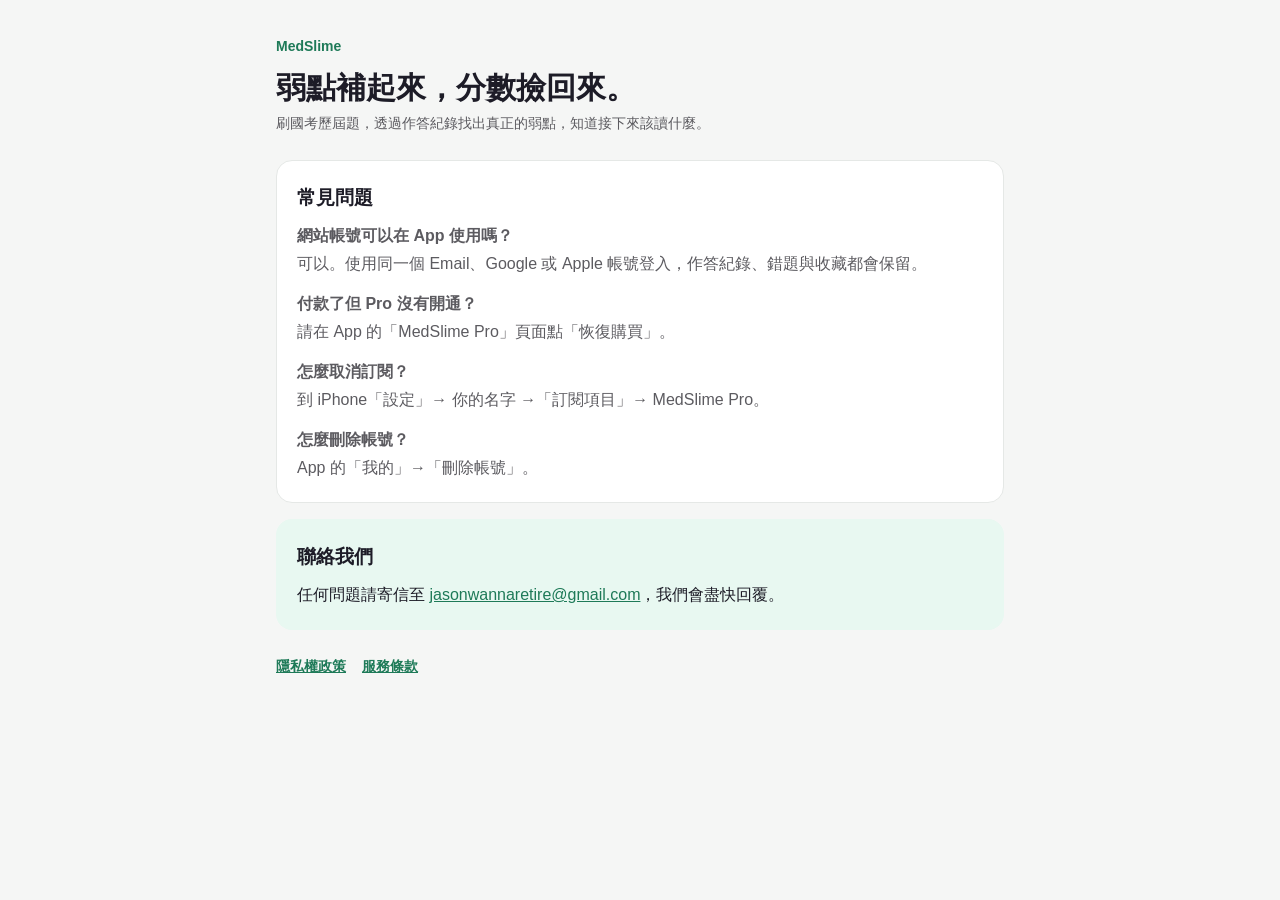
==== index.html @ 26e1a9bd "Add MedSlime privacy policy, terms and support pages Co-Authored-By: Claude Opus 5.5 <noreply@anthro" ====
<!doctype html>
<html lang="zh-Hant-TW">
<head>
  <meta charset="utf-8">
  <meta name="viewport" content="width=device-width, initial-scale=1">
  <title>MedSlime 客服與聯絡</title>
  <meta name="description" content="MedSlime：用國考歷屆題找出弱點，知道接下來該讀什麼。">
  <link rel="stylesheet" href="style.css">
</head>
<body>
<main>
  <header>
    <span class="brand">MedSlime</span>
    <h1>弱點補起來，分數撿回來。</h1>
    <p class="updated">刷國考歷屆題，透過作答紀錄找出真正的弱點，知道接下來該讀什麼。</p>
  </header>

  <section>
    <h2>常見問題</h2>
    <p><strong>網站帳號可以在 App 使用嗎？</strong><br>可以。使用同一個 Email、Google 或 Apple 帳號登入，作答紀錄、錯題與收藏都會保留。</p>
    <p><strong>付款了但 Pro 沒有開通？</strong><br>請在 App 的「MedSlime Pro」頁面點「恢復購買」。</p>
    <p><strong>怎麼取消訂閱？</strong><br>到 iPhone「設定」→ 你的名字 →「訂閱項目」→ MedSlime Pro。</p>
    <p><strong>怎麼刪除帳號？</strong><br>App 的「我的」→「刪除帳號」。</p>
  </section>

  <section class="callout">
    <h2>聯絡我們</h2>
    <p>任何問題請寄信至 <a href="mailto:jasonwannaretire@gmail.com?subject=MedSlime%20%E5%AE%A2%E6%9C%8D">jasonwannaretire@gmail.com</a>，我們會盡快回覆。</p>
  </section>

  <nav>
    <a href="privacy.html">隱私權政策</a>
    <a href="terms.html">服務條款</a>
  </nav>
</main>
</body>
</html>
---- style.css ----
:root {
  --bg: #f5f6f5;
  --card: #ffffff;
  --border: #e5e8e6;
  --text: #1d1c27;
  --text-2: #5c5b60;
  --accent: #1e7a58;
  --accent-soft: #e8f8f1;
}
@media (prefers-color-scheme: dark) {
  :root:not([data-theme="light"]) {
    --bg: #111513;
    --card: #1a201d;
    --border: #2a332e;
    --text: #eef2ef;
    --text-2: #a9b3ad;
    --accent: #8ee0c1;
    --accent-soft: #173326;
  }
}
* { box-sizing: border-box; }
body {
  margin: 0;
  background: var(--bg);
  color: var(--text);
  font: 16px/1.75 -apple-system, BlinkMacSystemFont, "PingFang TC", "Noto Sans TC", "Microsoft JhengHei", sans-serif;
}
main { max-width: 760px; margin: 0 auto; padding: 32px 16px 64px; }
header { margin-bottom: 24px; }
.brand { color: var(--accent); font-weight: 600; font-size: 14px; text-decoration: none; }
h1 { font-size: 30px; line-height: 1.3; margin: 8px 0 4px; }
.updated { color: var(--text-2); font-size: 14px; margin: 0; }
section {
  background: var(--card);
  border: 1px solid var(--border);
  border-radius: 16px;
  padding: 20px;
  margin-top: 16px;
  color: var(--text-2);
}
h2 { color: var(--text); font-size: 19px; margin: 0 0 8px; }
p { margin: 0 0 12px; }
p:last-child, ul:last-child { margin-bottom: 0; }
ul { padding-left: 20px; margin: 0 0 12px; }
a { color: var(--accent); }
nav { display: flex; flex-wrap: wrap; gap: 16px; margin-top: 24px; font-size: 14px; font-weight: 600; }
.callout { background: var(--accent-soft); border-color: transparent; color: var(--text); }
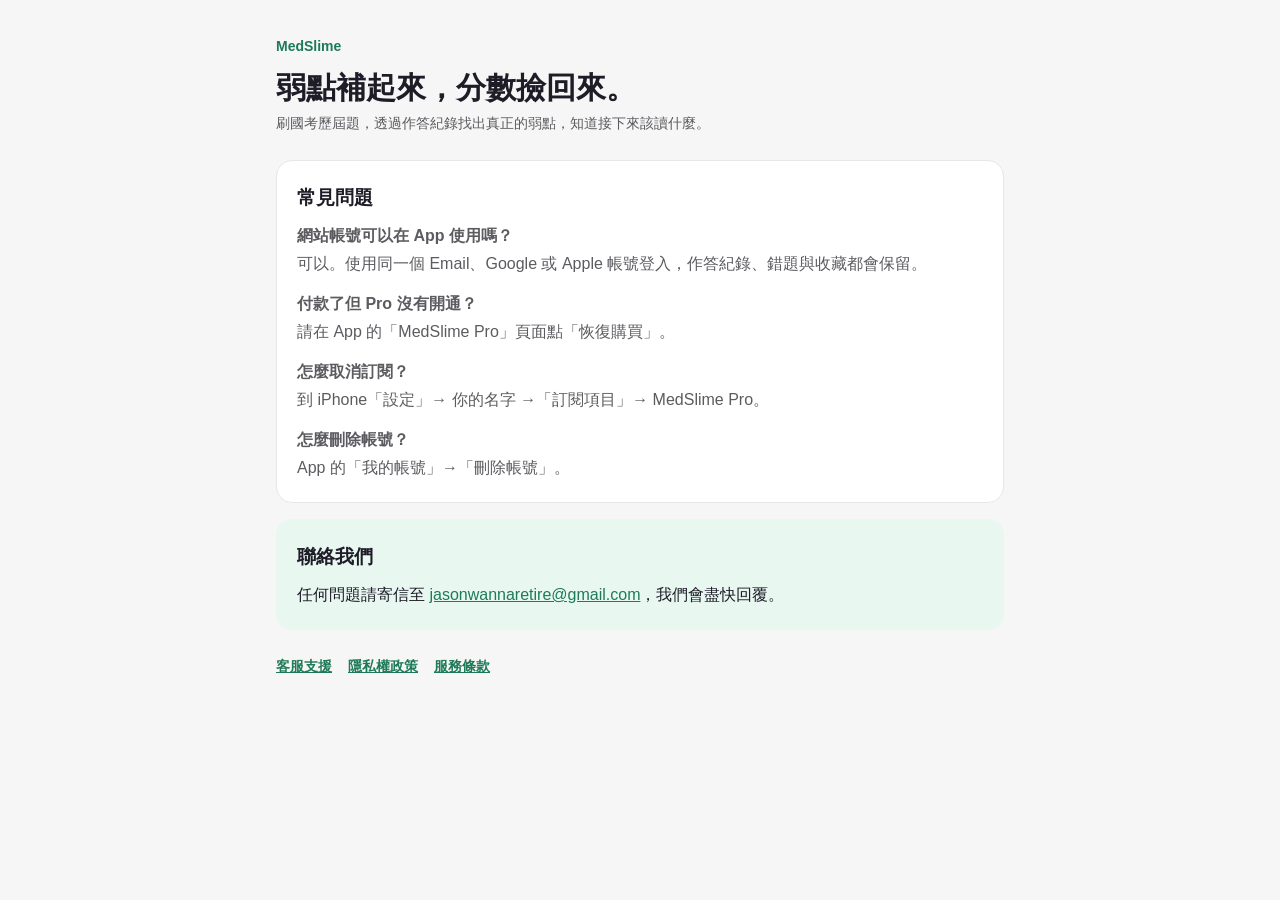
==== commit 9aa5a1ff: "Add support page with FAQ and contact Co-Authored-By: Claude Opus 5.5 <noreply@anthropic.com>" ====
--- a/index.html
+++ b/index.html
@@ -20,7 +20,7 @@
     <p><strong>網站帳號可以在 App 使用嗎？</strong><br>可以。使用同一個 Email、Google 或 Apple 帳號登入，作答紀錄、錯題與收藏都會保留。</p>
     <p><strong>付款了但 Pro 沒有開通？</strong><br>請在 App 的「MedSlime Pro」頁面點「恢復購買」。</p>
     <p><strong>怎麼取消訂閱？</strong><br>到 iPhone「設定」→ 你的名字 →「訂閱項目」→ MedSlime Pro。</p>
-    <p><strong>怎麼刪除帳號？</strong><br>App 的「我的」→「刪除帳號」。</p>
+    <p><strong>怎麼刪除帳號？</strong><br>App 的「我的帳號」→「刪除帳號」。</p>
   </section>
 
   <section class="callout">
@@ -29,6 +29,7 @@
   </section>
 
   <nav>
+    <a href="support.html">客服支援</a>
     <a href="privacy.html">隱私權政策</a>
     <a href="terms.html">服務條款</a>
   </nav>
